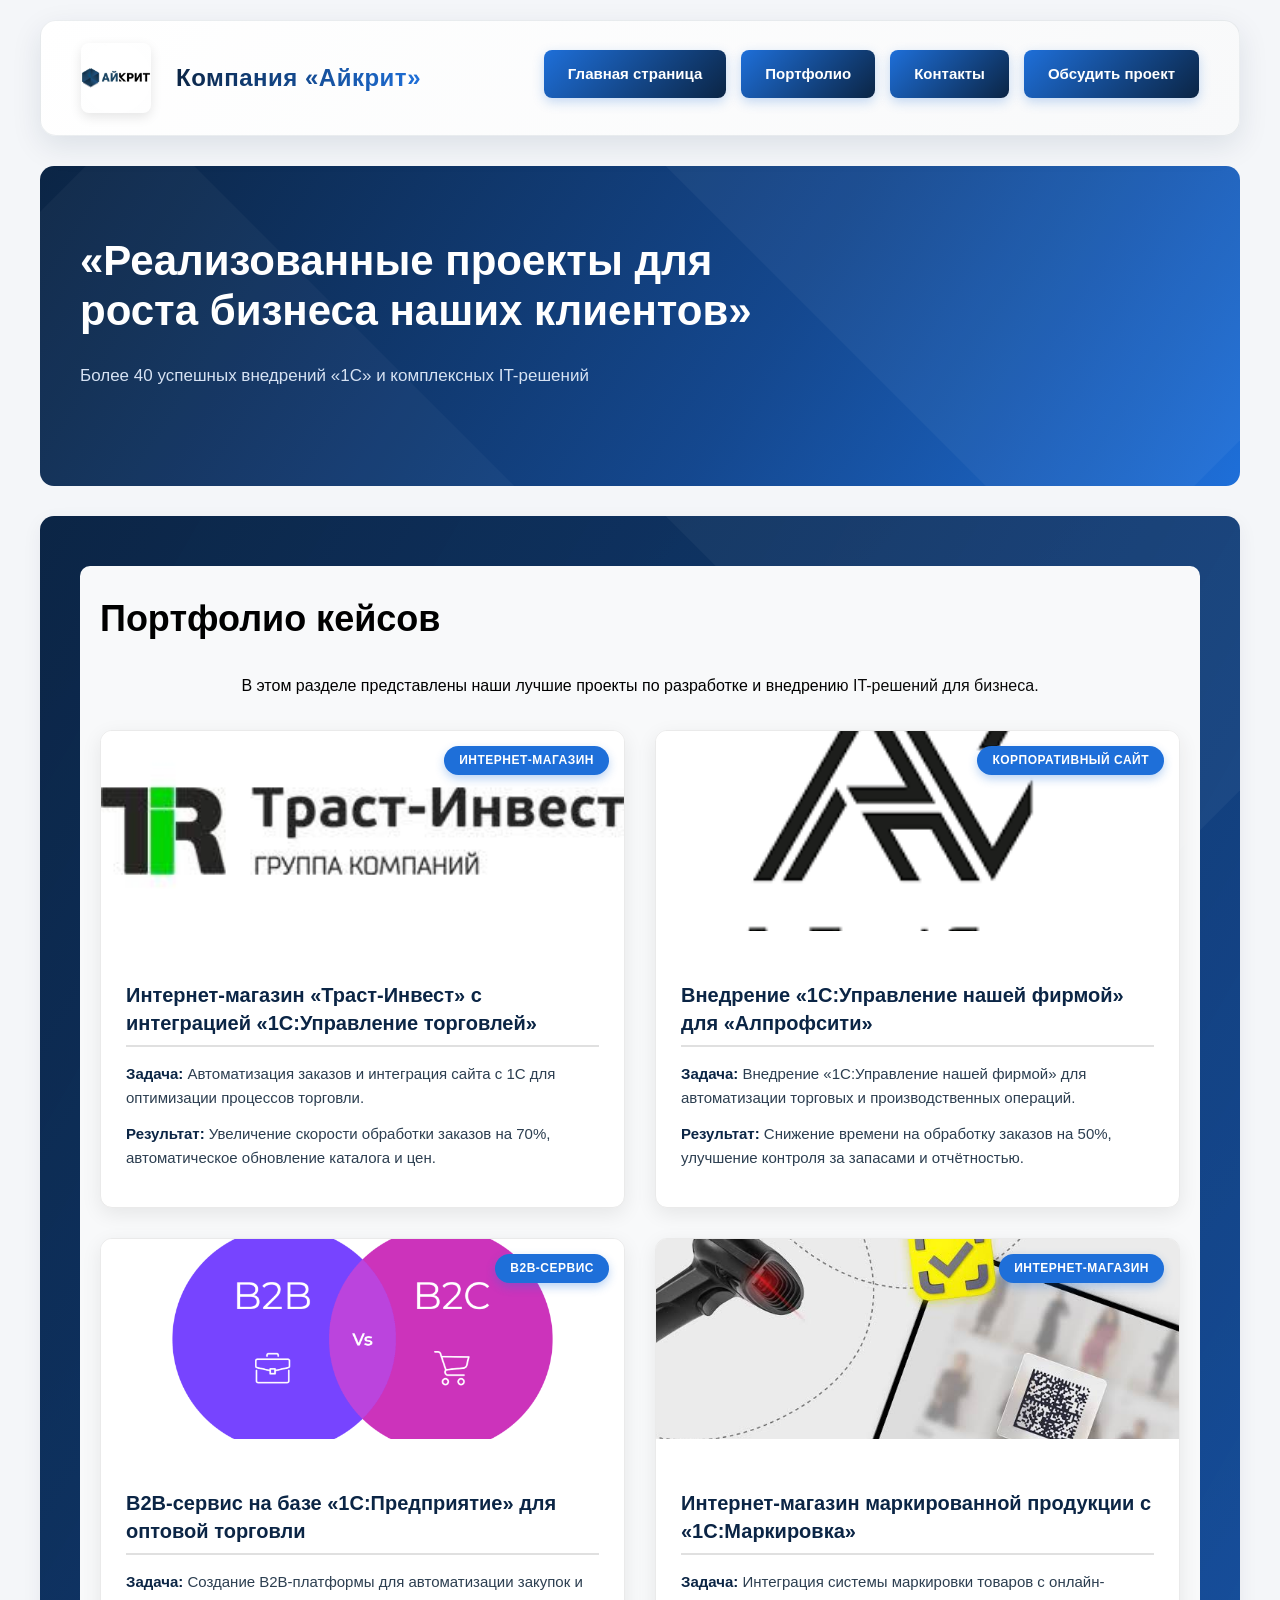
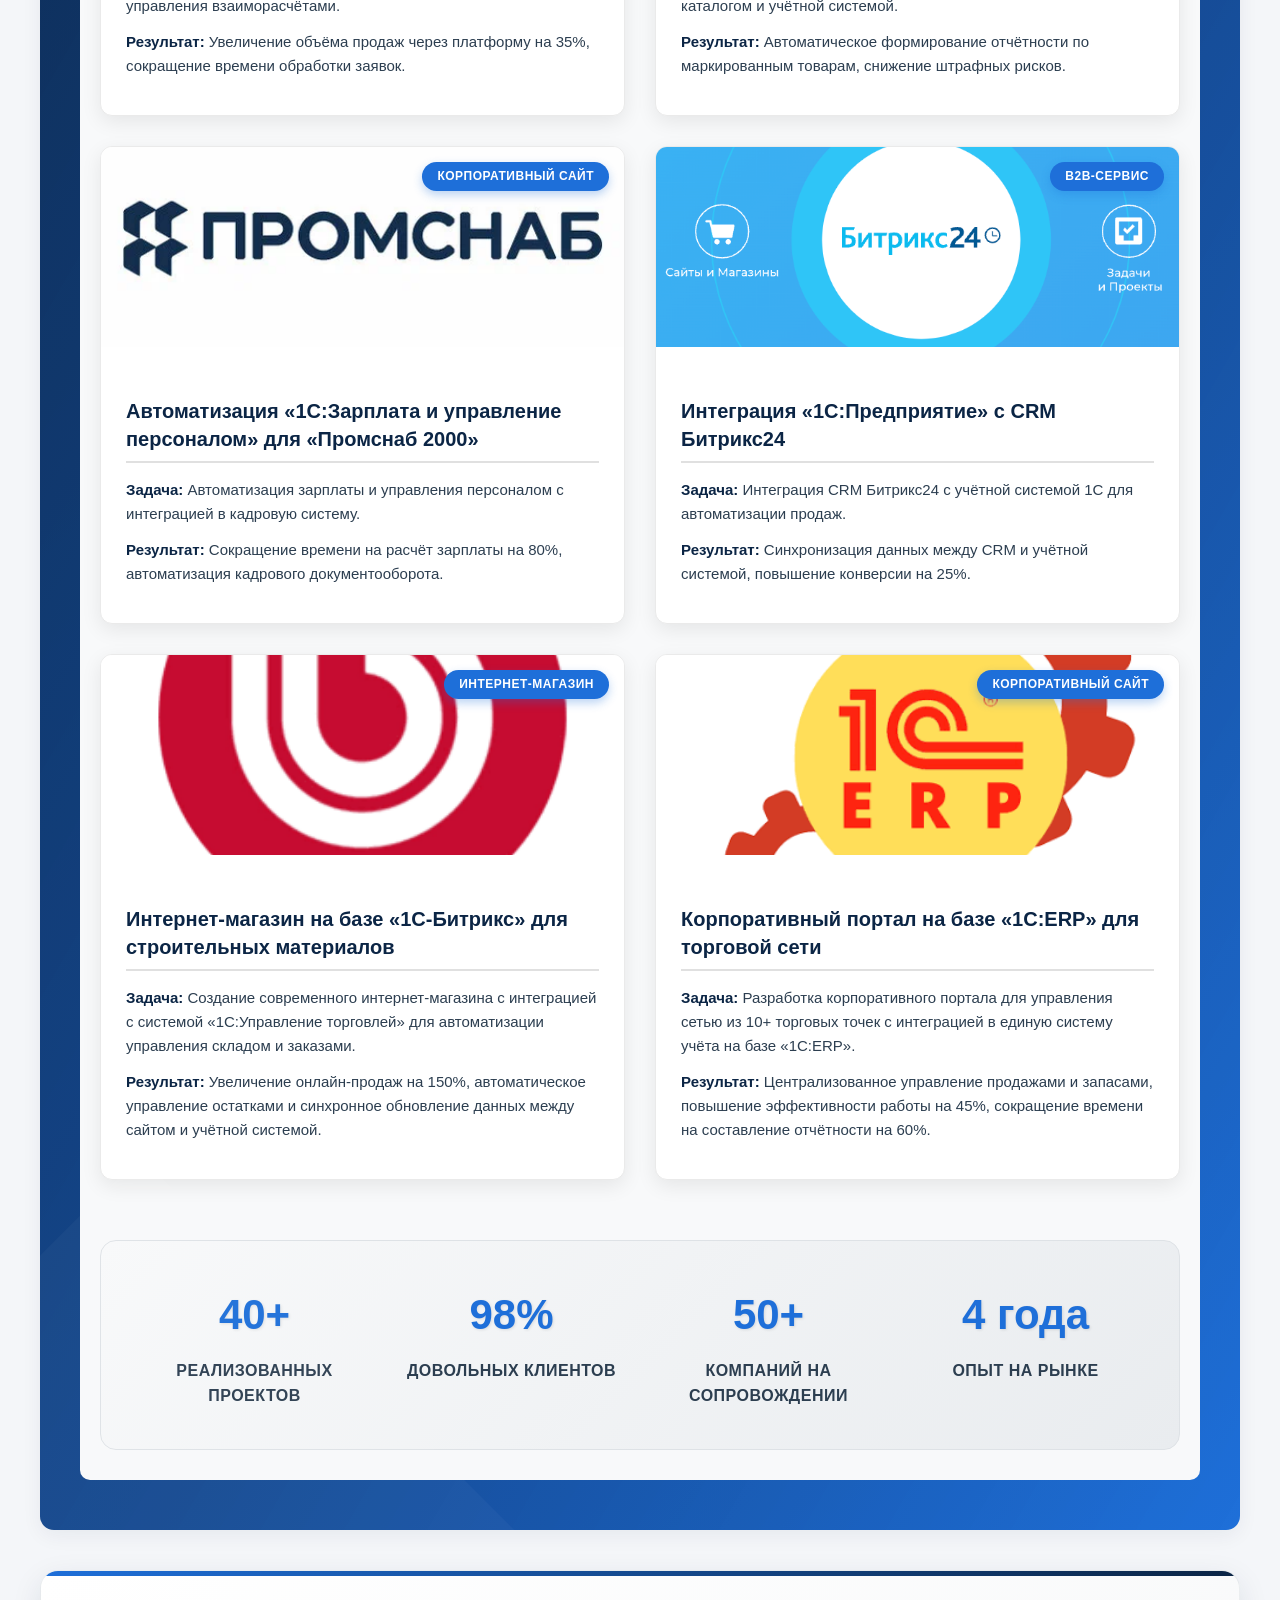
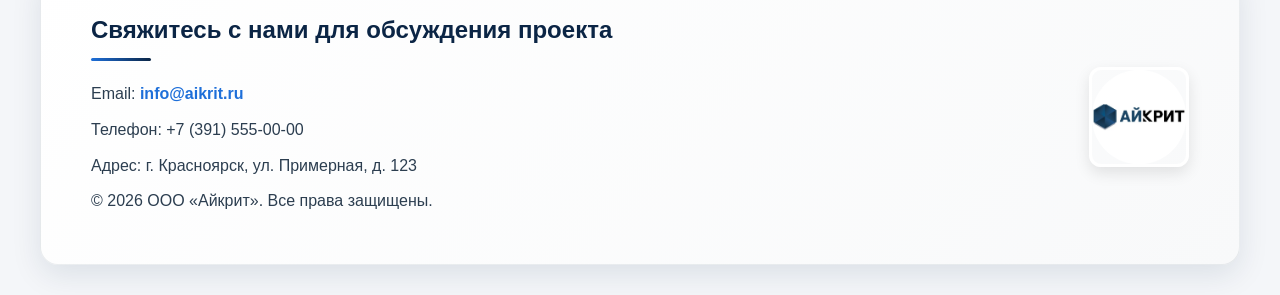
==== about.html @ a139be00 "Add files via upload" ====
<!DOCTYPE html>
<html lang="ru">
<head>
    <meta charset="UTF-8">
    <meta name="viewport" content="width=device-width, initial-scale=1.0">
    <title>Портфолио кейсов | Айкрит</title>
    <link rel="stylesheet" href="style.css">
    <link rel="stylesheet" href="portfolio.css">
    <link rel="stylesheet" href="https://cdnjs.cloudflare.com/ajax/libs/font-awesome/6.4.0/css/all.min.css">
</head>

<body>

    <!-- ================= ШАПКА САЙТА ================= -->
    <header>
        <!-- Логотип слева -->
        <img src="Img/1.png" alt="Логотип компании">

        <!-- Заголовок справа от логотипа -->
        <h1>Компания «Айкрит»</h1>

        <!-- Навигационное меню -->
        <nav>
            <ul>
                <li><a class="btn" href="index.html">Главная страница</a></li>
                <li><a class="btn" href="about.html">Портфолио</a></li>
                <li><a class="btn" href="contacts.html">Контакты</a></li>
                <li><a class="btn" href="#spec-offer">Обсудить проект</a></li>
            </ul>
        </nav>
    </header>

    <!-- ================= ОСНОВНОЙ КОНТЕНТ - Спецпредложение ================= -->
    <main>
        <section class="slogan-section">
            <h2>«Реализованные проекты для роста бизнеса наших клиентов»</h2>
            <p>Более 40 успешных внедрений «1С» и комплексных IT-решений</p>
        </section>
    </main>

    <!-- ================= ПОРТФОЛИО КЕЙСОВ ================= -->
    <main class="white-bg-section">
        <section class="company-content portfolio-section">
            <h2>Портфолио кейсов</h2>
            <p class="portfolio-intro">В этом разделе представлены наши лучшие проекты по разработке и внедрению IT-решений для бизнеса.</p>
            
            <div class="portfolio-grid">
                <!-- Карточка 1 -->
                <div class="portfolio-card">
                    <div class="card-image">
                        <img src="Img/2.png" alt="Интернет-магазин Траст-Инвест">
                        <div class="card-category">Интернет-магазин</div>
                    </div>
                    <div class="card-content">
                        <h3>Интернет-магазин «Траст-Инвест» с интеграцией «1С:Управление торговлей»</h3>
                        <p><strong>Задача:</strong> Автоматизация заказов и интеграция сайта с 1С для оптимизации процессов торговли.</p>
                        <p><strong>Результат:</strong> Увеличение скорости обработки заказов на 70%, автоматическое обновление каталога и цен.</p>
                    </div>
                </div>
                
                <!-- Карточка 2 -->
                <div class="portfolio-card">
                    <div class="card-image">
                        <img src="Img/3.png" alt="Корпоративный портал Алпрофсити">
                        <div class="card-category">Корпоративный сайт</div>
                    </div>
                    <div class="card-content">
                        <h3>Внедрение «1С:Управление нашей фирмой» для «Алпрофсити»</h3>
                        <p><strong>Задача:</strong> Внедрение «1С:Управление нашей фирмой» для автоматизации торговых и производственных операций.</p>
                        <p><strong>Результат:</strong> Снижение времени на обработку заказов на 50%, улучшение контроля за запасами и отчётностью.</p>
                    </div>
                </div>
                
            
        
                
                <!-- Карточка 4 -->
                <div class="portfolio-card">
                    <div class="card-image">
                        <img src="Img/4.png" alt="B2B-сервис для оптовой торговли">
                        <div class="card-category">B2B-сервис</div>
                    </div>
                    <div class="card-content">
                        <h3>B2B-сервис на базе «1С:Предприятие» для оптовой торговли</h3>
                        <p><strong>Задача:</strong> Создание B2B-платформы для автоматизации закупок и управления взаиморасчётами.</p>
                        <p><strong>Результат:</strong> Увеличение объёма продаж через платформу на 35%, сокращение времени обработки заявок.</p>
                    </div>
                </div>
                
                <!-- Карточка 5 -->
                <div class="portfolio-card">
                    <div class="card-image">
                        <img src="Img/5.png" alt="Интернет-магазин маркированной продукции">
                        <div class="card-category">Интернет-магазин</div>
                    </div>
                    <div class="card-content">
                        <h3>Интернет-магазин маркированной продукции с «1С:Маркировка»</h3>
                        <p><strong>Задача:</strong> Интеграция системы маркировки товаров с онлайн-каталогом и учётной системой.</p>
                        <p><strong>Результат:</strong> Автоматическое формирование отчётности по маркированным товарам, снижение штрафных рисков.</p>
                    </div>
                </div>
                
                <!-- Карточка 6 -->
                <div class="portfolio-card">
                    <div class="card-image">
                        <img src="Img/6.png" alt="Корпоративный сайт Промснаб 2000">
                        <div class="card-category">Корпоративный сайт</div>
                    </div>
                    <div class="card-content">
                        <h3>Автоматизация «1С:Зарплата и управление персоналом» для «Промснаб 2000»</h3>
                        <p><strong>Задача:</strong> Автоматизация зарплаты и управления персоналом с интеграцией в кадровую систему.</p>
                        <p><strong>Результат:</strong> Сокращение времени на расчёт зарплаты на 80%, автоматизация кадрового документооборота.</p>
                    </div>
                </div>
                
                
                <!-- Карточка 7 -->
                <div class="portfolio-card">
                    <div class="card-image">
                        <img src="Img/7.png" alt="B2B-сервис для интеграции с Битрикс24">
                        <div class="card-category">B2B-сервис</div>
                    </div>
                    <div class="card-content">
                        <h3>Интеграция «1С:Предприятие» с CRM Битрикс24</h3>
                        <p><strong>Задача:</strong> Интеграция CRM Битрикс24 с учётной системой 1С для автоматизации продаж.</p>
                        <p><strong>Результат:</strong> Синхронизация данных между CRM и учётной системой, повышение конверсии на 25%.</p>
                    </div>
                </div>
                
                <!-- Карточка 8 -->
                <div class="portfolio-card">
                    <div class="card-image">
                        <img src="Img/8.png" alt="Интернет-магазин 1С-Битрикс для строительных материалов">
                        <div class="card-category">Интернет-магазин</div>
                    </div>
                    <div class="card-content">
                        <h3>Интернет-магазин на базе «1С-Битрикс» для строительных материалов</h3>
                        <p><strong>Задача:</strong> Создание современного интернет-магазина с интеграцией с системой «1С:Управление торговлей» для автоматизации управления складом и заказами.</p>
                        <p><strong>Результат:</strong> Увеличение онлайн-продаж на 150%, автоматическое управление остатками и синхронное обновление данных между сайтом и учётной системой.</p>
                    </div>
                </div>
                
                <!-- Карточка 9 -->
                <div class="portfolio-card">
                    <div class="card-image">
                        <img src="Img/9.png" alt="Корпоративный портал на базе 1С:ERP">
                        <div class="card-category">Корпоративный сайт</div>
                    </div>
                    <div class="card-content">
                        <h3>Корпоративный портал на базе «1С:ERP» для торговой сети</h3>
                        <p><strong>Задача:</strong> Разработка корпоративного портала для управления сетью из 10+ торговых точек с интеграцией в единую систему учёта на базе «1С:ERP».</p>
                        <p><strong>Результат:</strong> Централизованное управление продажами и запасами, повышение эффективности работы на 45%, сокращение времени на составление отчётности на 60%.</p>
                    </div>
                </div>
            </div>
            
            <div class="portfolio-stats">
                <div class="stat-item">
                    <div class="stat-number">40+</div>
                    <div class="stat-label">Реализованных проектов</div>
                </div>
                <div class="stat-item">
                    <div class="stat-number">98%</div>
                    <div class="stat-label">Довольных клиентов</div>
                </div>
                <div class="stat-item">
                    <div class="stat-number">50+</div>
                    <div class="stat-label">Компаний на сопровождении</div>
                </div>
                <div class="stat-item">
                    <div class="stat-number">4 года</div>
                    <div class="stat-label">Опыт на рынке</div>
                </div>
            </div>
        </section>
    </main>

    <!-- ================= ПОДВАЛ ================= -->
    <footer id="contacts">
        <!-- Текстовая часть слева -->
        <div class="footer-text">
            <h2>Свяжитесь с нами для обсуждения проекта</h2>
            <p>Email: <a href="mailto:info@aikrit.ru">info@aikrit.ru</a></p>
            <p>Телефон: +7 (391) 555-00-00</p>
            <p>Адрес: г. Красноярск, ул. Примерная, д. 123</p>
            <p>&copy; 2026 ООО «Айкрит». Все права защищены.</p>
        </div>

        <!-- Логотип компании справа -->
        <img src="Img/1.png" alt="Логотип компании" width="100" height="auto">
    </footer>

</body>
</html>
---- style.css ----
/* ==========================================
   1. СБРОС И БАЗА
   ========================================== */
* {
    box-sizing: border-box;
    margin: 0;
    padding: 0;
}

body {
    font-family: 'Segoe UI', Roboto, Helvetica, Arial, sans-serif;
    background-color: #f4f6f9;
    color: #2c3e50;
    margin: 0;
    padding: 0;
    line-height: 1.6;
    font-size: 16px;
}

/* ==========================================
   2. ШАПКА — современное оформление
   ========================================== */
header {
    background: linear-gradient(135deg, #ffffff 0%, #f8f9fa 100%);
    max-width: 1200px;
    margin: 20px auto;
    padding: 22px 40px;
    display: flex;
    align-items: center;
    gap: 25px;
    flex-wrap: wrap;
    border-radius: 16px;
    box-shadow: 0 10px 30px rgba(11, 37, 69, 0.1);
    border: 1px solid rgba(11, 37, 69, 0.08);
    position: sticky;
    top: 20px;
    z-index: 1000;
}

header img {
    display: block;
    width: 70px;
    height: auto;
    border-radius: 8px;
    box-shadow: 0 4px 12px rgba(0, 0, 0, 0.1);
    transition: transform 0.3s ease;
}

header img:hover {
    transform: scale(1.05);
}

header h1 {
    font-size: 24px;
    font-weight: 800;
    color: #0b2545;
    letter-spacing: 0.5px;
    text-transform: none;
    background: linear-gradient(90deg, #0b2545, #1e6fd9);
    -webkit-background-clip: text;
    -webkit-text-fill-color: transparent;
    background-clip: text;
    margin: 0;
}

/* Меню — растягивается и прижимает свои ссылки вправо */
header nav {
    flex: 1;
    display: flex;
    justify-content: flex-end;
}

nav ul {
    list-style: none;
    display: flex;
    gap: 15px;
    flex-wrap: nowrap;
    align-items: center;
    margin: 0;
    padding: 0;
}

nav a {
    text-decoration: none;
    color: #0b2545;
    font-weight: 600;
    font-size: 15px;
    padding: 10px 20px;
    background-color: transparent;
    border-radius: 8px;
    transition: all 0.3s ease;
    white-space: nowrap;
    border: 2px solid transparent;
    position: relative;
    overflow: hidden;
}

nav a:before {
    content: '';
    position: absolute;
    top: 0;
    left: 0;
    width: 100%;
    height: 100%;
    background: linear-gradient(135deg, #1e6fd9, #0b2545);
    opacity: 0;
    transition: opacity 0.3s ease;
    z-index: -1;
    border-radius: 6px;
}

nav a:hover {
    color: #ffffff;
    transform: translateY(-2px);
    box-shadow: 0 6px 15px rgba(30, 111, 217, 0.2);
}

nav a:hover:before {
    opacity: 1;
}

nav a:active {
    transform: translateY(0);
}

/* Кнопки с классом btn */
a.btn {
    display: inline-block;
    background: linear-gradient(135deg, #1e6fd9, #0b2545);
    color: #ffffff;
    text-decoration: none;
    padding: 12px 24px;
    border-radius: 8px;
    font-weight: 600;
    font-size: 15px;
    white-space: nowrap;
    transition: all 0.3s ease;
    border: none;
    box-shadow: 0 4px 12px rgba(30, 111, 217, 0.25);
}

a.btn:hover {
    background: linear-gradient(135deg, #0b2545, #1e6fd9);
    color: #ffffff;
    transform: translateY(-2px);
    box-shadow: 0 8px 20px rgba(30, 111, 217, 0.35);
}

a.btn:active {
    transform: translateY(0);
    box-shadow: 0 2px 6px rgba(30, 111, 217, 0.25);
}

/* ==========================================
   3. ГЛАВНЫЙ БЛОК — СТАРЫЙ ДИЗАЙН
   ========================================== */
main {
    position: relative;
    max-width: 1200px;
    margin: 30px auto 0;
    padding: 70px 40px 60px;
    color: #ffffff;
    background:
        linear-gradient(120deg, rgba(11, 37, 69, 0.95) 0%, rgba(20, 70, 140, 0.85) 60%, rgba(30, 111, 217, 0.75) 100%),
        linear-gradient(135deg, #0b2545 0%, #1e6fd9 100%);
    border-radius: 14px;
    overflow: hidden;
}

main::before,
main::after {
    content: "";
    position: absolute;
    width: 600px;
    height: 600px;
    background: rgba(255, 255, 255, 0.04);
    transform: rotate(45deg);
    pointer-events: none;
    z-index: 0;
}

main::before {
    top: -300px;
    right: -150px;
}

main::after {
    bottom: -350px;
    left: -200px;
    background: rgba(255, 255, 255, 0.03);
}

main > img {
    display: none;
}

/* Старый дизайн секции слоган - БЕЗ ИЗМЕНЕНИЙ */
section.slogan-section {
    position: relative;
    z-index: 2;
    max-width: 750px;
}

section.slogan-section h2 {
    font-size: 42px;
    font-weight: 700;
    line-height: 1.2;
    margin-bottom: 25px;
    color: #ffffff;
}

section.slogan-section p {
    font-size: 17px;
    color: #d6e2f3;
    margin-bottom: 35px;
    line-height: 1.7;
}

/* ==========================================
   4. СЕКЦИЯ О КОМПАНИИ С БЕЛЫМ ФОНОМ
   ========================================== */
main.white-bg-section {
    max-width: 1200px;
    margin: 30px auto;
    padding: 30px 40px;
    background-color: #ffffff;
    border-radius: 14px;
    box-shadow: 0 6px 20px rgba(11, 37, 69, 0.06);
}

.company-content {
    color: #000000;
    background-color: #f8f9fa;
    padding: 40px;
    border-radius: 10px;
    margin: 20px 0;
}

.company-content h2 {
    font-size: 36px;
    font-weight: 700;
    color: #000000;
    margin-bottom: 30px;
    line-height: 1.3;
}

.company-content h3 {
    font-size: 24px;
    font-weight: 600;
    color: #333333;
    margin: 25px 0 15px;
    line-height: 1.4;
    border-bottom: 2px solid #e0e0e0;
    padding-bottom: 8px;
}

.company-content p {
    font-size: 16px;
    color: #000000;
    margin-bottom: 20px;
    line-height: 1.7;
}

.company-content ul {
    margin: 15px 0 25px 25px;
    color: #000000;
    line-height: 1.6;
}

.company-content li {
    margin-bottom: 10px;
    font-size: 16px;
    color: #000000;
}

/* ==========================================
   5. ПОДВАЛ
   ========================================== */
footer {
    max-width: 1200px;
    margin: 40px auto 30px;
    padding: 40px 50px;
    background: linear-gradient(135deg, #ffffff 0%, #f8f9fa 100%);
    border-radius: 18px;
    display: flex;
    align-items: center;
    justify-content: space-between;
    gap: 40px;
    flex-wrap: wrap;
    box-shadow: 0 10px 30px rgba(11, 37, 69, 0.1);
    border: 1px solid rgba(11, 37, 69, 0.08);
    position: relative;
    overflow: hidden;
}

footer::before {
    content: '';
    position: absolute;
    top: 0;
    left: 0;
    width: 100%;
    height: 5px;
    background: linear-gradient(90deg, #1e6fd9, #0b2545);
    border-radius: 18px 18px 0 0;
}

.footer-text {
    flex: 1;
    min-width: 300px;
}

.footer-text h2 {
    font-size: 24px;
    color: #0b2545;
    margin-bottom: 20px;
    font-weight: 700;
    position: relative;
    padding-bottom: 12px;
}

.footer-text h2::after {
    content: '';
    position: absolute;
    bottom: 0;
    left: 0;
    width: 60px;
    height: 3px;
    background: linear-gradient(90deg, #1e6fd9, #0b2545);
    border-radius: 1.5px;
}

.footer-text p {
    font-size: 16px;
    color: #2c3e50;
    margin: 10px 0;
    line-height: 1.6;
}

.footer-text a {
    color: #1e6fd9;
    text-decoration: none;
    font-weight: 600;
    transition: all 0.3s ease;
    border-bottom: 2px solid transparent;
    padding-bottom: 2px;
}

.footer-text a:hover {
    color: #0b2545;
    border-bottom-color: #1e6fd9;
}

footer img {
    width: 100px;
    height: auto;
    border-radius: 12px;
    box-shadow: 0 6px 15px rgba(0, 0, 0, 0.1);
    transition: all 0.3s ease;
    border: 3px solid #ffffff;
}

footer img:hover {
    transform: translateY(-5px) scale(1.05);
    box-shadow: 0 10px 25px rgba(0, 0, 0, 0.15);
}

/* ==========================================
   5. АДАПТИВНОСТЬ
   ========================================== */
@media (max-width: 900px) {
    header {
        padding: 15px 20px;
    }

    /* Меню уходит на новую строку — все кнопки встают под логотипом */
    header nav {
        flex: 1 0 100%;
        justify-content: flex-start;
    }

    nav ul {
        flex-wrap: wrap;
        gap: 10px;
    }

    main {
        padding: 50px 25px 40px;
    }

    main.white-bg-section {
        padding: 25px 25px;
    }

    .company-content {
        padding: 25px 20px;
    }

    .company-content h2 {
        font-size: 28px;
        margin-bottom: 20px;
    }

    .company-content h3 {
        font-size: 22px;
        margin: 20px 0 12px;
        padding-bottom: 6px;
    }

    section h2 {
        font-size: 30px;
    }

    section p {
        font-size: 16px;
    }
}

@media (max-width: 600px) {
    header {
        padding: 15px 20px;
    }

    header h1 {
        font-size: 17px;
    }

    header img {
        width: 45px;
    }

    nav ul {
        gap: 8px;
    }

    nav a,
    a.btn {
        font-size: 13px;
        padding: 6px 12px;
    }

    main {
        padding: 40px 18px 35px;
    }

    section h2 {
        font-size: 24px;
    }

    section p {
        font-size: 15px;
    }

    main.white-bg-section {
        padding: 15px 15px;
        margin: 15px auto;
    }

    .company-content {
        padding: 20px 15px;
        margin: 15px 0;
    }

    .company-content h2 {
        font-size: 24px;
        margin-bottom: 20px;
    }

    .company-content h3 {
        font-size: 20px;
        margin: 20px 0 12px;
        padding-bottom: 6px;
    }

    .company-content p,
    .company-content li {
        font-size: 15px;
        line-height: 1.6;
    }

    .company-content p,
    .company-content li {
        font-size: 15px;
    }

    footer {
        flex-direction: column;
        align-items: flex-start;
        padding: 22px;
    }
}
/* ==========================================
   6. СТИЛИ ДЛЯ ПОРТФОЛИО
   ========================================== */

.portfolio-section {
    padding: 30px 20px;
}

.portfolio-grid {
    display: grid;
    grid-template-columns: repeat(auto-fill, minmax(300px, 1fr));
    gap: 25px;
    margin: 30px 0;
}

.portfolio-card {
    background: white;
    border-radius: 12px;
    overflow: hidden;
    box-shadow: 0 6px 15px rgba(0, 0, 0, 0.08);
    transition: transform 0.3s ease, box-shadow 0.3s ease;
}

.portfolio-card:hover {
    transform: translateY(-5px);
    box-shadow: 0 12px 25px rgba(30, 111, 217, 0.15);
}

.card-image {
    position: relative;
    height: 180px;
    overflow: hidden;
}

.card-image img {
    width: 100%;
    height: 100%;
    object-fit: cover;
    transition: transform 0.5s ease;
}

.portfolio-card:hover .card-image img {
    transform: scale(1.05);
}

.card-category {
    position: absolute;
    top: 15px;
    right: 15px;
    background: #1e6fd9;
    color: white;
    padding: 5px 12px;
    border-radius: 20px;
    font-size: 12px;
    font-weight: 600;
}

.card-content {
    padding: 20px;
}

.card-content h3 {
    font-size: 20px;
    color: #0b2545;
    margin-bottom: 10px;
    font-weight: 700;
}

.card-content p {
    font-size: 15px;
    color: #2c3e50;
    margin-bottom: 8px;
    line-height: 1.5;
}

.card-content p strong {
    color: #0b2545;
}

.special-offer-section {
    background: linear-gradient(135deg, #0b2545, #1e6fd9) !important;
    color: white !important;
    margin-top: 20px !important;
}

.special-offer-banner {
    display: flex;
    align-items: center;
    gap: 30px;
    padding: 40px;
    background: rgba(255, 255, 255, 0.1);
    border-radius: 16px;
    backdrop-filter: blur(10px);
}

.offer-icon {
    flex-shrink: 0;
    width: 80px;
    height: 80px;
    background: white;
    border-radius: 50%;
    display: flex;
    align-items: center;
    justify-content: center;
    color: #1e6fd9;
}

.offer-content h2 {
    color: white !important;
    font-size: 28px;
    margin-bottom: 15px;
}

.offer-content p {
    color: rgba(255, 255, 255, 0.9) !important;
    font-size: 17px;
    margin-bottom: 20px;
}

.btn-large {
    padding: 16px 32px !important;
    font-size: 18px !important;
    font-weight: 700 !important;
}

.portfolio-stats {
    display: flex;
    justify-content: space-around;
    flex-wrap: wrap;
    gap: 30px;
    margin-top: 40px;
    padding: 30px;
    background: #f8f9fa;
    border-radius: 12px;
}

.stat-item {
    text-align: center;
    flex: 1;
    min-width: 150px;
}

.stat-number {
    font-size: 36px;
    font-weight: 800;
    color: #1e6fd9;
    margin-bottom: 5px;
}

.stat-label {
    font-size: 16px;
    color: #2c3e50;
    font-weight: 600;
}

/* Адаптивность для портфолио */
@media (max-width: 900px) {
    .portfolio-grid {
        grid-template-columns: repeat(auto-fill, minmax(280px, 1fr));
        gap: 20px;
    }
    
    .special-offer-banner {
        flex-direction: column;
        text-align: center;
        gap: 20px;
        padding: 30px;
    }
    
    .offer-icon {
        width: 70px;
        height: 70px;
    }
    
    .offer-content h2 {
        font-size: 24px;
    }
}

@media (max-width: 600px) {
    .portfolio-grid {
        grid-template-columns: 1fr;
        gap: 20px;
    }
    
    .card-image {
        height: 160px;
    }
    
    .special-offer-banner {
        padding: 25px 20px;
    }
    
    .offer-content h2 {
        font-size: 22px;
    }
    
    .btn-large {
        padding: 14px 28px !important;
        font-size: 16px !important;
    }
    
    .portfolio-stats {
        flex-direction: column;
        gap: 25px;
        text-align: center;
    }
    
    .stat-item {
        min-width: 100%;
    }
}
/* ==========================================
   7. СТИЛИ ДЛЯ СТРАНИЦЫ КОНТАКТОВ
   ========================================== */

.contacts-section {
    padding: 30px 20px;
}

.contacts-intro {
    font-size: 18px;
    color: #2c3e50;
    margin-bottom: 40px;
    text-align: center;
}

.contacts-container {
    display: flex;
    gap: 40px;
    margin: 40px 0;
    flex-wrap: wrap;
}

.contact-info {
    flex: 1;
    min-width: 300px;
}

.contact-map {
    flex: 1;
    min-width: 300px;
}

.contact-item {
    display: flex;
    align-items: flex-start;
    gap: 15px;
    margin-bottom: 25px;
    padding-bottom: 25px;
    border-bottom: 1px solid #eaeaea;
}

.contact-item:last-child {
    border-bottom: none;
}

.contact-icon {
    flex-shrink: 0;
    width: 45px;
    height: 45px;
    background: linear-gradient(135deg, #1e6fd9, #0b2545);
    border-radius: 50%;
    display: flex;
    align-items: center;
    justify-content: center;
    color: white;
    font-size: 18px;
}

.contact-details h3 {
    font-size: 18px;
    color: #0b2545;
    margin-bottom: 5px;
    font-weight: 700;
}

.contact-details p {
    font-size: 16px;
    color: #2c3e50;
    line-height: 1.5;
    margin: 0;
}

.contact-features {
    margin-top: 30px;
    padding: 20px;
    background: #f8f9fa;
    border-radius: 10px;
}

.contact-features h3 {
    font-size: 18px;
    color: #0b2545;
    margin-bottom: 10px;
    font-weight: 700;
}

.contact-features ul {
    margin: 0;
    padding-left: 20px;
}

.contact-features li {
    font-size: 15px;
    color: #2c3e50;
    margin-bottom: 8px;
    line-height: 1.5;
}

.contact-map h3 {
    font-size: 20px;
    color: #0b2545;
    margin-bottom: 10px;
    font-weight: 700;
}

.contact-map p {
    font-size: 16px;
    color: #2c3e50;
    margin-bottom: 15px;
}

.map-container {
    width: 100%;
    border-radius: 10px;
    overflow: hidden;
    box-shadow: 0 6px 15px rgba(0, 0, 0, 0.08);
}

.contact-form-section {
    margin-top: 20px !important;
}

.form-intro {
    font-size: 17px;
    color: #2c3e50;
    margin-bottom: 30px;
    text-align: center;
}

.contact-form {
    max-width: 700px;
    margin: 0 auto;
    padding: 25px;
    background: #f8f9fa;
    border-radius: 10px;
    border: 1px solid #eaeaea;
}

.form-group {
    margin-bottom: 20px;
}

.form-group label {
    display: block;
    font-size: 16px;
    color: #0b2545;
    margin-bottom: 8px;
    font-weight: 600;
}

.required {
    color: #e74c3c;
}

.form-group input,
.form-group textarea {
    width: 100%;
    padding: 12px 15px;
    font-size: 16px;
    border: 2px solid #dee2e6;
    border-radius: 8px;
    background: white;
    transition: all 0.3s ease;
}

.form-group input:focus,
.form-group textarea:focus {
    outline: none;
    border-color: #1e6fd9;
    box-shadow: 0 0 0 3px rgba(30, 111, 217, 0.15);
}

.form-group textarea {
    resize: vertical;
    min-height: 120px;
}

.checkbox-group {
    display: flex;
    align-items: center;
    gap: 10px;
}

.checkbox-group input {
    width: auto;
}

.checkbox-group label {
    margin: 0;
    font-weight: normal;
    font-size: 15px;
}

.contact-form .btn-large {
    width: 100%;
    padding: 15px !important;
    font-size: 17px !important;
}

.form-note {
    margin-top: 20px;
    text-align: center;
    font-size: 14px;
    color: #7b8a9c;
}

/* Адаптивность для контактов */
@media (max-width: 900px) {
    .contacts-container {
        flex-direction: column;
        gap: 30px;
    }
    
    .contact-info,
    .contact-map {
        min-width: 100%;
    }
    
    .contact-form {
        padding: 20px;
    }
}

@media (max-width: 600px) {
    .contacts-intro,
    .form-intro {
        font-size: 16px;
    }
    
    .contact-item {
        flex-direction: column;
        gap: 10px;
    }
    
    .contact-details h3 {
        font-size: 17px;
    }
    
    .contact-details p {
        font-size: 15px;
    }
    
    .contact-form {
        padding: 15px;
    }
    
    .form-group input,
    .form-group textarea {
        padding: 10px 12px;
        font-size: 15px;
    }
    
    .contact-form .btn-large {
        padding: 14px !important;
        font-size: 16px !important;
    }
}
---- portfolio.css ----
/* ==========================================
   Стили для страницы портфолио кейсов
   ========================================== */

/* Специальное предложение */
.special-offer-section {
    background: linear-gradient(135deg, #0b2545, #1e6fd9) !important;
    color: white !important;
    margin-top: 20px !important;
}

.special-offer-banner {
    display: flex;
    align-items: center;
    gap: 30px;
    padding: 40px;
    background: rgba(255, 255, 255, 0.1);
    border-radius: 16px;
    backdrop-filter: blur(10px);
    border: 1px solid rgba(255, 255, 255, 0.2);
}

.offer-icon {
    flex-shrink: 0;
    width: 80px;
    height: 80px;
    background: white;
    border-radius: 50%;
    display: flex;
    align-items: center;
    justify-content: center;
    color: #1e6fd9;
    box-shadow: 0 10px 25px rgba(0, 0, 0, 0.2);
}

.offer-content h2 {
    color: white !important;
    font-size: 28px;
    margin-bottom: 15px;
}

.offer-content p {
    color: rgba(255, 255, 255, 0.9) !important;
    font-size: 17px;
    margin-bottom: 20px;
    line-height: 1.6;
}

.btn-large {
    padding: 16px 32px !important;
    font-size: 18px !important;
    font-weight: 700 !important;
    border-radius: 12px !important;
    box-shadow: 0 8px 20px rgba(0, 0, 0, 0.3) !important;
}

.btn-large i {
    margin-right: 10px;
}

/* Портфолио */
.portfolio-intro {
    font-size: 18px;
    color: #2c3e50;
    margin-bottom: 40px;
    text-align: center;
    max-width: 800px;
    margin-left: auto;
    margin-right: auto;
}

.portfolio-grid {
    display: grid;
    grid-template-columns: repeat(auto-fill, minmax(350px, 1fr));
    gap: 30px;
    margin-bottom: 50px;
}

.portfolio-card {
    background: white;
    border-radius: 12px;
    overflow: hidden;
    box-shadow: 0 6px 20px rgba(0, 0, 0, 0.08);
    transition: all 0.3s ease;
    border: 1px solid #eaeaea;
    display: flex;
    flex-direction: column;
    height: 100%;
}

.portfolio-card:hover {
    transform: translateY(-10px);
    box-shadow: 0 15px 35px rgba(30, 111, 217, 0.15);
    border-color: #1e6fd9;
}

.card-image {
    position: relative;
    height: 200px;
    overflow: hidden;
}

.card-image img {
    width: 100%;
    height: 100%;
    object-fit: cover;
    transition: transform 0.5s ease;
}

.portfolio-card:hover .card-image img {
    transform: scale(1.05);
}

.card-category {
    position: absolute;
    top: 15px;
    right: 15px;
    background: #1e6fd9;
    color: white;
    padding: 5px 15px;
    border-radius: 20px;
    font-size: 12px;
    font-weight: 600;
    text-transform: uppercase;
    letter-spacing: 0.5px;
    box-shadow: 0 4px 10px rgba(30, 111, 217, 0.3);
}

.card-content {
    padding: 25px;
    flex-grow: 1;
    display: flex;
    flex-direction: column;
}

.card-content h3 {
    font-size: 20px;
    color: #0b2545;
    margin-bottom: 15px;
    font-weight: 700;
    line-height: 1.4;
}

.card-content p {
    font-size: 15px;
    color: #2c3e50;
    margin-bottom: 12px;
    line-height: 1.6;
    flex-grow: 1;
}

.card-content p strong {
    color: #0b2545;
}

/* Статистика */
.portfolio-stats {
    display: flex;
    justify-content: space-around;
    flex-wrap: wrap;
    gap: 30px;
    margin-top: 60px;
    padding: 40px;
    background: linear-gradient(135deg, #f8f9fa 0%, #e9ecef 100%);
    border-radius: 16px;
    border: 1px solid #dee2e6;
}

.stat-item {
    text-align: center;
    flex: 1;
    min-width: 150px;
}

.stat-number {
    font-size: 42px;
    font-weight: 800;
    color: #1e6fd9;
    margin-bottom: 10px;
    text-shadow: 1px 1px 3px rgba(0, 0, 0, 0.1);
}

.stat-label {
    font-size: 16px;
    color: #2c3e50;
    font-weight: 600;
    text-transform: uppercase;
    letter-spacing: 0.5px;
}

/* Адаптивность */
@media (max-width: 900px) {
    .special-offer-banner {
        flex-direction: column;
        text-align: center;
        padding: 30px 25px;
    }
    
    .offer-icon {
        width: 70px;
        height: 70px;
    }
    
    .offer-content h2 {
        font-size: 24px;
    }
    
    .portfolio-grid {
        grid-template-columns: repeat(auto-fill, minmax(300px, 1fr));
        gap: 25px;
    }
    
    .stat-number {
        font-size: 36px;
    }
}

@media (max-width: 600px) {
    .portfolio-grid {
        grid-template-columns: 1fr;
        gap: 20px;
    }
    
    .special-offer-banner {
        padding: 25px 20px;
    }
    
    .offer-content h2 {
        font-size: 22px;
    }
    
    .offer-content p {
        font-size: 16px;
    }
    
    .btn-large {
        padding: 14px 28px !important;
        font-size: 16px !important;
    }
    
    .portfolio-stats {
        flex-direction: column;
        gap: 25px;
        padding: 30px 25px;
    }
    
    .stat-item {
        min-width: 100%;
    }
    
    .stat-number {
        font-size: 32px;
    }
}
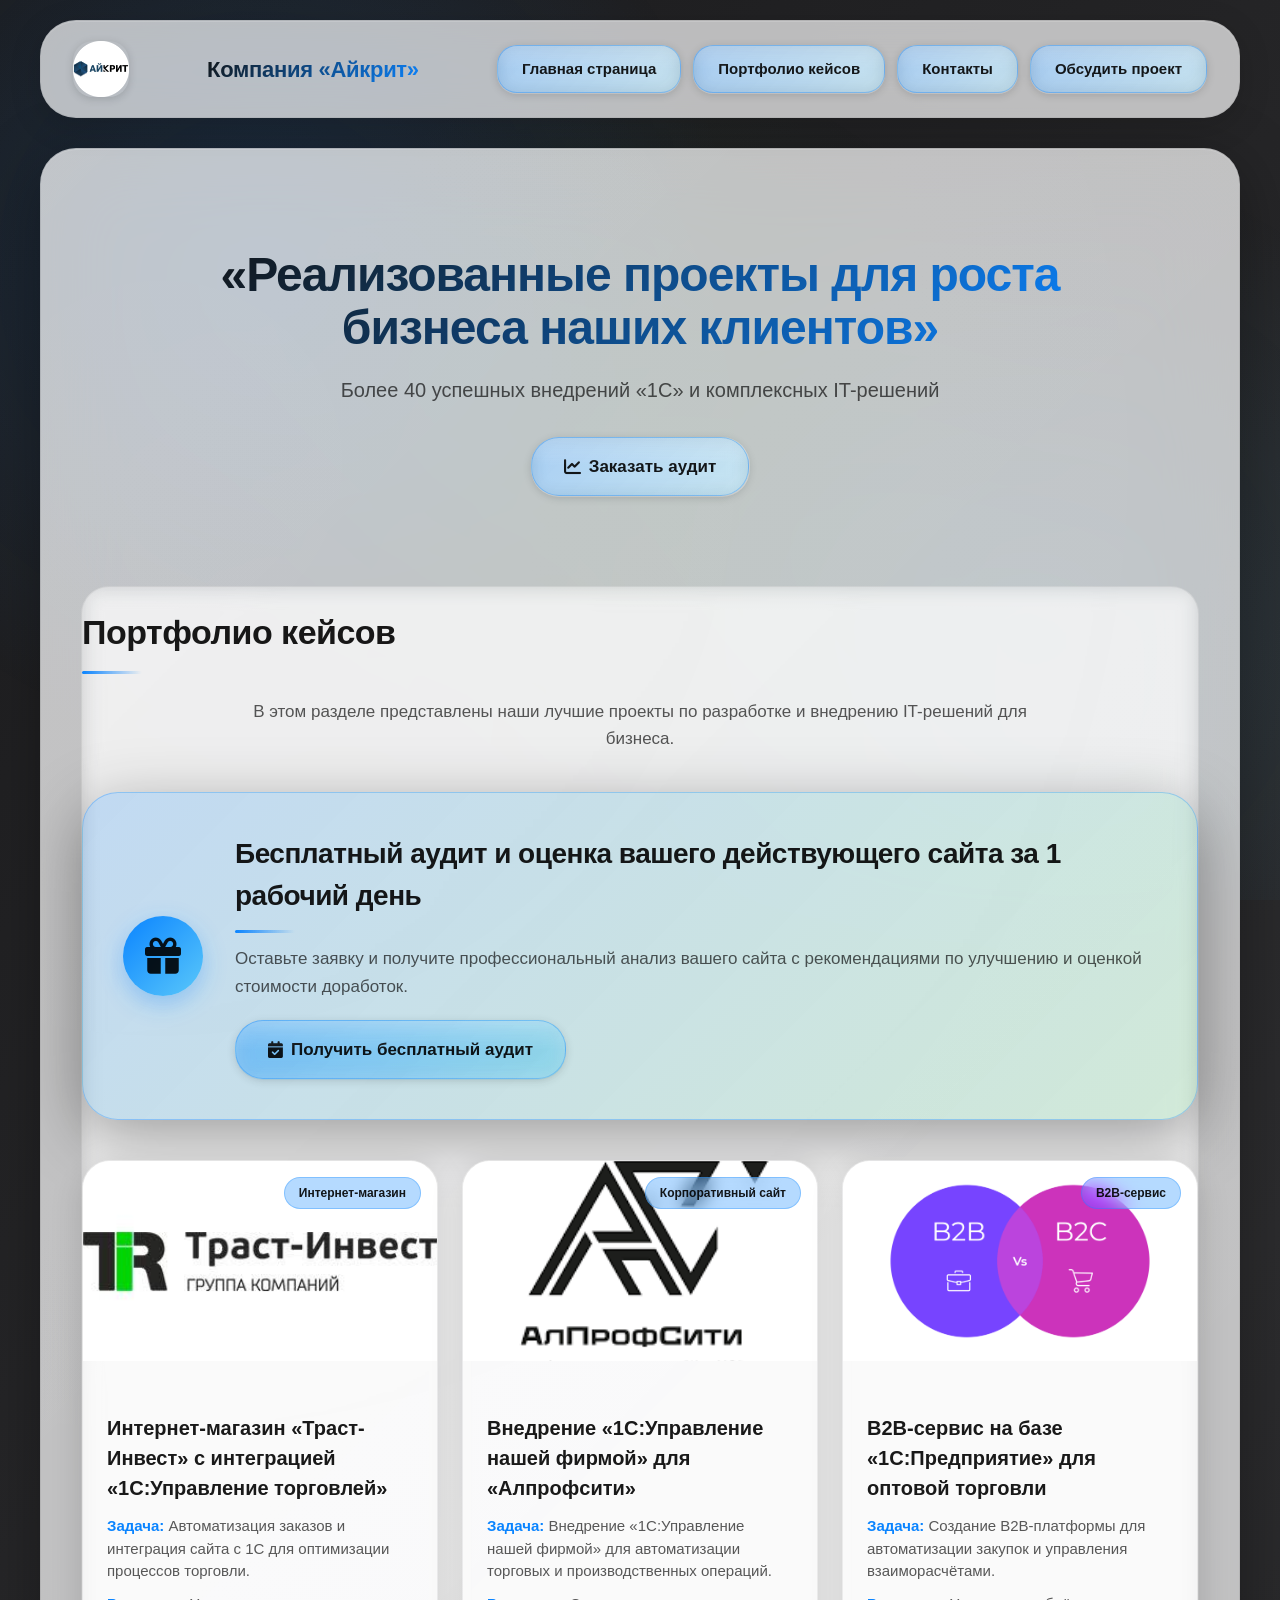
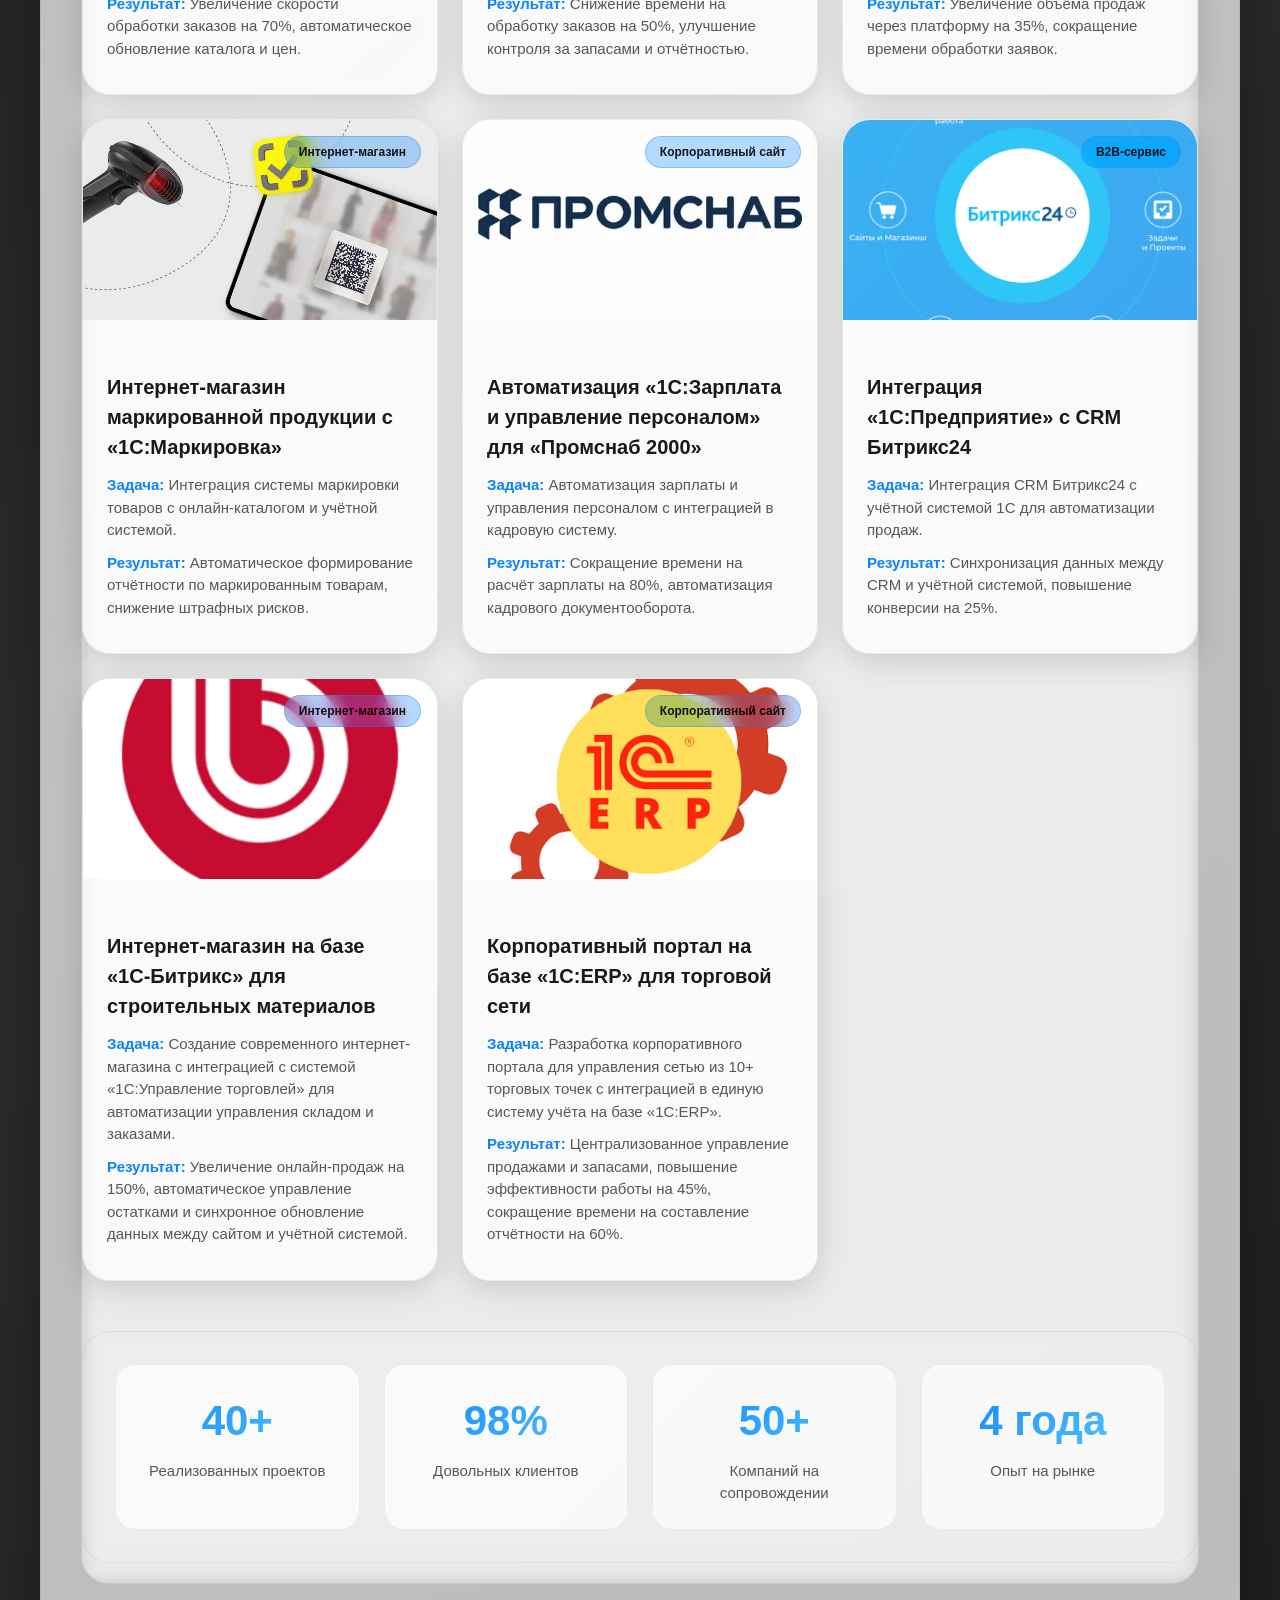
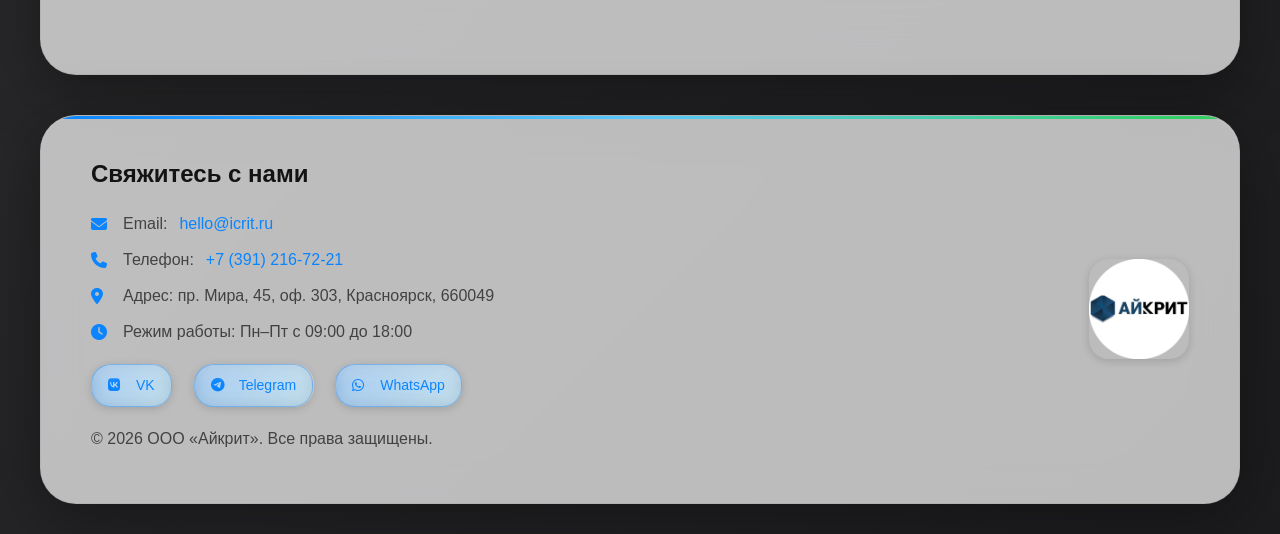
==== commit 0d664b3d: "Add files via upload" ====
--- a/about.html
+++ b/about.html
@@ -4,15 +4,16 @@
     <meta charset="UTF-8">
     <meta name="viewport" content="width=device-width, initial-scale=1.0">
     <title>Портфолио кейсов | Айкрит</title>
-    <link rel="stylesheet" href="style.css">
-    <link rel="stylesheet" href="portfolio.css">
+    <link rel="icon" href="favicon.ico" type="image/x-icon">
+    <link rel="alternate icon" href="favicon.svg" type="image/svg+xml">
+    <link rel="stylesheet" href="liquid-glass.css">
     <link rel="stylesheet" href="https://cdnjs.cloudflare.com/ajax/libs/font-awesome/6.4.0/css/all.min.css">
 </head>
 
 <body>
 
     <!-- ================= ШАПКА САЙТА ================= -->
-    <header>
+    <header class="glass-shimmer">
         <!-- Логотип слева -->
         <img src="Img/1.png" alt="Логотип компании">
 
@@ -23,26 +24,44 @@
         <nav>
             <ul>
                 <li><a class="btn" href="index.html">Главная страница</a></li>
-                <li><a class="btn" href="about.html">Портфолио</a></li>
+                <li><a class="btn" href="about.html">Портфолио кейсов</a></li>
                 <li><a class="btn" href="contacts.html">Контакты</a></li>
-                <li><a class="btn" href="#spec-offer">Обсудить проект</a></li>
+                <li><a class="btn" href="contacts.html#contact-form">Обсудить проект</a></li>
             </ul>
         </nav>
     </header>
 
-    <!-- ================= ОСНОВНОЙ КОНТЕНТ - Спецпредложение ================= -->
+    <!-- ================= ОСНОВНОЙ КОНТЕНТ ================= -->
     <main>
+        <!-- Hero секция -->
         <section class="slogan-section">
             <h2>«Реализованные проекты для роста бизнеса наших клиентов»</h2>
             <p>Более 40 успешных внедрений «1С» и комплексных IT-решений</p>
+            <a href="contacts.html#contact-form" class="btn btn-large floating">
+                <i class="fas fa-chart-line"></i> Заказать аудит
+            </a>
         </section>
-    </main>
-
-    <!-- ================= ПОРТФОЛИО КЕЙСОВ ================= -->
-    <main class="white-bg-section">
+
+        <!-- Портфолио кейсов -->
         <section class="company-content portfolio-section">
             <h2>Портфолио кейсов</h2>
             <p class="portfolio-intro">В этом разделе представлены наши лучшие проекты по разработке и внедрению IT-решений для бизнеса.</p>
+            
+            <!-- Специальное предложение -->
+            <div class="special-offer-section" id="spec-offer">
+                <div class="special-offer-banner">
+                    <div class="offer-icon">
+                        <i class="fas fa-gift"></i>
+                    </div>
+                    <div class="offer-content">
+                        <h2>Бесплатный аудит и оценка вашего действующего сайта за 1 рабочий день</h2>
+                        <p>Оставьте заявку и получите профессиональный анализ вашего сайта с рекомендациями по улучшению и оценкой стоимости доработок.</p>
+                        <a href="contacts.html#contact-form" class="btn btn-large">
+                            <i class="fas fa-calendar-check"></i> Получить бесплатный аудит
+                        </a>
+                    </div>
+                </div>
+            </div>
             
             <div class="portfolio-grid">
                 <!-- Карточка 1 -->
@@ -179,10 +198,18 @@
     <footer id="contacts">
         <!-- Текстовая часть слева -->
         <div class="footer-text">
-            <h2>Свяжитесь с нами для обсуждения проекта</h2>
-            <p>Email: <a href="mailto:info@aikrit.ru">info@aikrit.ru</a></p>
-            <p>Телефон: +7 (391) 555-00-00</p>
-            <p>Адрес: г. Красноярск, ул. Примерная, д. 123</p>
+            <h2>Свяжитесь с нами</h2>
+            <p><i class="fas fa-envelope"></i> Email: <a href="mailto:hello@icrit.ru">hello@icrit.ru</a></p>
+            <p><i class="fas fa-phone"></i> Телефон: <a href="tel:+73912167221">+7 (391) 216-72-21</a></p>
+            <p><i class="fas fa-map-marker-alt"></i> Адрес: пр. Мира, 45, оф. 303, Красноярск, 660049</p>
+            <p><i class="fas fa-clock"></i> Режим работы: Пн–Пт с 09:00 до 18:00</p>
+            
+            <div class="social-links" style="margin: 20px 0;">
+                <a href="#" class="btn" style="margin-right: 10px;"><i class="fab fa-vk"></i> VK</a>
+                <a href="#" class="btn" style="margin-right: 10px;"><i class="fab fa-telegram"></i> Telegram</a>
+                <a href="#" class="btn"><i class="fab fa-whatsapp"></i> WhatsApp</a>
+            </div>
+            
             <p>&copy; 2026 ООО «Айкрит». Все права защищены.</p>
         </div>
 
--- a/liquid-glass.css
+++ b/liquid-glass.css
@@ -0,0 +1,912 @@
+/* ==========================================
+   APPLE LIQUID GLASS - Настоящий дизайн "Жидкое стекло"
+   ========================================== */
+
+/* === ПЕРЕМЕННЫЕ === */
+:root {
+    /* Цвета для тёмной темы (по умолчанию) */
+    --bg-primary: rgba(0, 0, 0, 0.85);
+    --bg-secondary: rgba(255, 255, 255, 0.05);
+    --glass-bg: rgba(255, 255, 255, 0.08);
+    --glass-border: rgba(255, 255, 255, 0.18);
+    --glass-border-light: rgba(255, 255, 255, 0.1);
+    --glass-shadow: rgba(0, 0, 0, 0.25);
+    
+    /* Акцентные цвета */
+    --accent-primary: #0A84FF;
+    --accent-secondary: #5AC8FA;
+    --accent-tertiary: #30D158;
+    
+    /* Текст */
+    --text-primary: rgba(255, 255, 255, 0.95);
+    --text-secondary: rgba(255, 255, 255, 0.7);
+    --text-tertiary: rgba(255, 255, 255, 0.5);
+    
+    /* Радиусы */
+    --radius-sm: 12px;
+    --radius-md: 20px;
+    --radius-lg: 28px;
+    --radius-xl: 36px;
+    
+    /* Тени */
+    --shadow-sm: 0 2px 8px var(--glass-shadow);
+    --shadow-md: 0 8px 32px var(--glass-shadow);
+    --shadow-lg: 0 16px 64px rgba(0, 0, 0, 0.35);
+    --shadow-inset: inset 0 1px 0 rgba(255, 255, 255, 0.15);
+    
+    /* Размытие */
+    --blur-sm: blur(10px) saturate(180%);
+    --blur-md: blur(20px) saturate(180%);
+    --blur-lg: blur(40px) saturate(180%);
+}
+
+/* Светлая тема */
+@media (prefers-color-scheme: light) {
+    :root {
+        --bg-primary: rgba(255, 255, 255, 0.95);
+        --bg-secondary: rgba(0, 0, 0, 0.03);
+        --glass-bg: rgba(255, 255, 255, 0.7);
+        --glass-border: rgba(0, 0, 0, 0.12);
+        --glass-border-light: rgba(0, 0, 0, 0.06);
+        --glass-shadow: rgba(0, 0, 0, 0.15);
+        --text-primary: rgba(0, 0, 0, 0.9);
+        --text-secondary: rgba(0, 0, 0, 0.65);
+        --text-tertiary: rgba(0, 0, 0, 0.45);
+    }
+}
+
+/* === СБРОС И БАЗА === */
+* {
+    box-sizing: border-box;
+    margin: 0;
+    padding: 0;
+}
+
+body {
+    font-family: -apple-system, BlinkMacSystemFont, 'SF Pro Display', 'Segoe UI', Roboto, sans-serif;
+    background: linear-gradient(135deg, 
+        #1c1c1e 0%, 
+        #2c2c2e 50%, 
+        #1c1c1e 100%);
+    color: var(--text-primary);
+    min-height: 100vh;
+    line-height: 1.5;
+    font-size: 16px;
+    overflow-x: hidden;
+    position: relative;
+}
+
+/* Динамичный фон с цветовыми пятнами */
+body::before {
+    content: '';
+    position: fixed;
+    top: 0;
+    left: 0;
+    width: 100%;
+    height: 100%;
+    background: 
+        radial-gradient(circle at 20% 30%, rgba(10, 132, 255, 0.15) 0%, transparent 40%),
+        radial-gradient(circle at 80% 70%, rgba(90, 200, 250, 0.12) 0%, transparent 40%),
+        radial-gradient(circle at 50% 50%, rgba(48, 209, 88, 0.08) 0%, transparent 50%);
+    z-index: -1;
+    animation: backgroundShift 30s ease-in-out infinite;
+}
+
+@keyframes backgroundShift {
+    0%, 100% { transform: scale(1) rotate(0deg); }
+    50% { transform: scale(1.1) rotate(5deg); }
+}
+
+/* === ШАПКА - ЖИДКОЕ СТЕКЛО === */
+header {
+    background: var(--glass-bg);
+    backdrop-filter: var(--blur-md);
+    -webkit-backdrop-filter: var(--blur-md);
+    border: 1px solid var(--glass-border-light);
+    border-radius: var(--radius-xl);
+    box-shadow: var(--shadow-md), var(--shadow-inset);
+    max-width: 1200px;
+    margin: 20px auto;
+    padding: 20px 32px;
+    display: flex;
+    align-items: center;
+    justify-content: space-between;
+    gap: 24px;
+    flex-wrap: wrap;
+    position: sticky;
+    top: 20px;
+    z-index: 1000;
+    transition: all 0.4s cubic-bezier(0.4, 0, 0.2, 1);
+    overflow: hidden;
+}
+
+/* Блики на стекле */
+header::before {
+    content: '';
+    position: absolute;
+    top: 0;
+    left: -100%;
+    width: 100%;
+    height: 100%;
+    background: linear-gradient(90deg, 
+        transparent 0%, 
+        rgba(255, 255, 255, 0.1) 50%, 
+        transparent 100%);
+    transition: left 0.8s ease;
+    pointer-events: none;
+}
+
+header:hover::before {
+    left: 100%;
+}
+
+header:hover {
+    transform: translateY(-2px);
+    box-shadow: var(--shadow-lg), var(--shadow-inset);
+    background: rgba(255, 255, 255, 0.12);
+}
+
+header img {
+    width: 56px;
+    height: auto;
+    border-radius: var(--radius-md);
+    box-shadow: var(--shadow-sm);
+    transition: transform 0.3s ease;
+}
+
+header img:hover {
+    transform: scale(1.05);
+}
+
+header h1 {
+    font-size: 22px;
+    font-weight: 700;
+    background: linear-gradient(135deg, var(--text-primary), var(--accent-primary));
+    -webkit-background-clip: text;
+    -webkit-text-fill-color: transparent;
+    background-clip: text;
+    letter-spacing: -0.3px;
+}
+
+/* === НАВИГАЦИЯ === */
+nav ul {
+    list-style: none;
+    display: flex;
+    gap: 12px;
+    flex-wrap: wrap;
+    align-items: center;
+}
+
+nav a {
+    text-decoration: none;
+    color: var(--text-primary);
+    font-weight: 500;
+    font-size: 15px;
+    padding: 10px 20px;
+    background: var(--glass-bg);
+    backdrop-filter: var(--blur-sm);
+    -webkit-backdrop-filter: var(--blur-sm);
+    border: 1px solid var(--glass-border-light);
+    border-radius: var(--radius-md);
+    transition: all 0.3s ease;
+    white-space: nowrap;
+    position: relative;
+    overflow: hidden;
+}
+
+/* Динамичный эффект при наведении */
+nav a::after {
+    content: '';
+    position: absolute;
+    top: 50%;
+    left: 50%;
+    width: 0;
+    height: 0;
+    border-radius: 50%;
+    background: rgba(10, 132, 255, 0.3);
+    transform: translate(-50%, -50%);
+    transition: width 0.4s ease, height 0.4s ease;
+}
+
+nav a:hover::after {
+    width: 200%;
+    height: 200%;
+}
+
+nav a:hover {
+    color: var(--text-primary);
+    transform: translateY(-2px);
+    box-shadow: var(--shadow-md);
+    border-color: var(--glass-border);
+    background: rgba(10, 132, 255, 0.15);
+}
+
+/* === КНОПКИ В СТИЛЕ LIQUID GLASS === */
+.btn {
+    display: inline-flex;
+    align-items: center;
+    gap: 8px;
+    background: linear-gradient(135deg, 
+        rgba(10, 132, 255, 0.3) 0%, 
+        rgba(90, 200, 250, 0.25) 100%);
+    backdrop-filter: var(--blur-sm);
+    -webkit-backdrop-filter: var(--blur-sm);
+    color: var(--text-primary);
+    text-decoration: none;
+    padding: 12px 24px;
+    border-radius: var(--radius-md);
+    font-weight: 600;
+    font-size: 15px;
+    white-space: nowrap;
+    transition: all 0.3s cubic-bezier(0.4, 0, 0.2, 1);
+    border: 1px solid rgba(10, 132, 255, 0.3);
+    box-shadow: var(--shadow-sm);
+    position: relative;
+    overflow: hidden;
+}
+
+/* Блик на кнопке */
+.btn::before {
+    content: '';
+    position: absolute;
+    top: 0;
+    left: 0;
+    width: 100%;
+    height: 50%;
+    background: linear-gradient(180deg, 
+        rgba(255, 255, 255, 0.2) 0%, 
+        transparent 100%);
+    pointer-events: none;
+}
+
+.btn:hover {
+    background: linear-gradient(135deg, 
+        rgba(10, 132, 255, 0.45) 0%, 
+        rgba(90, 200, 250, 0.4) 100%);
+    transform: translateY(-3px);
+    box-shadow: var(--shadow-md), 0 0 20px rgba(10, 132, 255, 0.3);
+    border-color: rgba(10, 132, 255, 0.5);
+}
+
+.btn-large {
+    padding: 16px 32px;
+    font-size: 17px;
+    font-weight: 700;
+    border-radius: var(--radius-lg);
+    animation: pulse 3s ease-in-out infinite;
+}
+
+@keyframes pulse {
+    0%, 100% { box-shadow: var(--shadow-md); }
+    50% { box-shadow: var(--shadow-lg), 0 0 30px rgba(10, 132, 255, 0.2); }
+}
+
+/* === ОСНОВНОЙ КОНТЕНТ - ЖИДКОЕ СТЕКЛО === */
+main {
+    position: relative;
+    max-width: 1200px;
+    margin: 30px auto;
+    padding: 60px 40px;
+    background: var(--glass-bg);
+    backdrop-filter: var(--blur-lg);
+    -webkit-backdrop-filter: var(--blur-lg);
+    border-radius: var(--radius-xl);
+    border: 1px solid var(--glass-border-light);
+    box-shadow: var(--shadow-lg), var(--shadow-inset);
+    overflow: hidden;
+}
+
+/* Многослойность - внутренний слой */
+main::before {
+    content: '';
+    position: absolute;
+    top: 0;
+    left: 0;
+    width: 100%;
+    height: 100%;
+    background: linear-gradient(135deg, 
+        rgba(255, 255, 255, 0.05) 0%, 
+        transparent 50%);
+    pointer-events: none;
+    z-index: 1;
+}
+
+/* Блики на стекле */
+main::after {
+    content: '';
+    position: absolute;
+    top: -50%;
+    right: -50%;
+    width: 200%;
+    height: 200%;
+    background: radial-gradient(circle at 30% 30%, 
+        rgba(255, 255, 255, 0.08) 0%, 
+        transparent 50%);
+    pointer-events: none;
+    z-index: 0;
+    animation: shimmer 15s ease-in-out infinite;
+}
+
+@keyframes shimmer {
+    0%, 100% { transform: translateX(0) translateY(0); }
+    50% { transform: translateX(10%) translateY(10%); }
+}
+
+section {
+    position: relative;
+    z-index: 2;
+}
+
+/* === HERO СЕКЦИЯ === */
+.slogan-section {
+    text-align: center;
+    max-width: 900px;
+    margin: 0 auto 50px;
+    padding: 40px 0;
+}
+
+.slogan-section h2 {
+    font-size: 48px;
+    font-weight: 800;
+    line-height: 1.1;
+    margin-bottom: 20px;
+    background: linear-gradient(135deg, var(--text-primary), var(--accent-primary));
+    -webkit-background-clip: text;
+    -webkit-text-fill-color: transparent;
+    background-clip: text;
+    letter-spacing: -1px;
+}
+
+.slogan-section p {
+    font-size: 20px;
+    color: var(--text-secondary);
+    margin-bottom: 32px;
+    line-height: 1.5;
+}
+
+/* === СЕКЦИЯ О КОМПАНИИ === */
+.company-content {
+    background: rgba(255, 255, 255, 0.03);
+    backdrop-filter: var(--blur-sm);
+    -webkit-backdrop-filter: var(--blur-sm);
+    border-radius: var(--radius-lg);
+    padding: 40px;
+    margin: 30px 0;
+    border: 1px solid var(--glass-border-light);
+}
+
+.company-content h2 {
+    font-size: 34px;
+    font-weight: 700;
+    color: var(--text-primary);
+    margin-bottom: 24px;
+    letter-spacing: -0.5px;
+    position: relative;
+    padding-bottom: 16px;
+}
+
+.company-content h2::after {
+    content: '';
+    position: absolute;
+    bottom: 0;
+    left: 0;
+    width: 60px;
+    height: 3px;
+    background: linear-gradient(90deg, var(--accent-primary), transparent);
+    border-radius: 2px;
+}
+
+.company-content h3 {
+    font-size: 22px;
+    font-weight: 600;
+    color: var(--accent-primary);
+    margin: 28px 0 16px;
+}
+
+.company-content p {
+    font-size: 17px;
+    color: var(--text-secondary);
+    margin-bottom: 18px;
+    line-height: 1.6;
+}
+
+.company-content ul {
+    margin: 16px 0 24px 24px;
+    color: var(--text-secondary);
+}
+
+.company-content li {
+    margin-bottom: 12px;
+    font-size: 16px;
+    position: relative;
+    padding-left: 24px;
+}
+
+.company-content li::before {
+    content: '●';
+    position: absolute;
+    left: 0;
+    color: var(--accent-primary);
+    font-size: 8px;
+}
+
+/* === СТАТИСТИКА === */
+.portfolio-stats {
+    display: grid;
+    grid-template-columns: repeat(auto-fit, minmax(200px, 1fr));
+    gap: 24px;
+    margin-top: 50px;
+    padding: 32px;
+    background: rgba(255, 255, 255, 0.03);
+    backdrop-filter: var(--blur-sm);
+    -webkit-backdrop-filter: var(--blur-sm);
+    border-radius: var(--radius-lg);
+    border: 1px solid var(--glass-border-light);
+}
+
+.stat-item {
+    text-align: center;
+    padding: 24px;
+    background: var(--glass-bg);
+    backdrop-filter: var(--blur-sm);
+    -webkit-backdrop-filter: var(--blur-sm);
+    border-radius: var(--radius-md);
+    border: 1px solid var(--glass-border-light);
+    transition: all 0.3s ease;
+}
+
+.stat-item:hover {
+    transform: translateY(-4px);
+    box-shadow: var(--shadow-md);
+    background: rgba(10, 132, 255, 0.1);
+}
+
+.stat-number {
+    font-size: 42px;
+    font-weight: 800;
+    background: linear-gradient(135deg, var(--accent-primary), var(--accent-secondary));
+    -webkit-background-clip: text;
+    -webkit-text-fill-color: transparent;
+    background-clip: text;
+    margin-bottom: 8px;
+}
+
+.stat-label {
+    font-size: 15px;
+    color: var(--text-secondary);
+    font-weight: 500;
+}
+
+/* === ПОДВАЛ === */
+footer {
+    max-width: 1200px;
+    margin: 40px auto 30px;
+    padding: 40px 50px;
+    background: var(--glass-bg);
+    backdrop-filter: var(--blur-md);
+    -webkit-backdrop-filter: var(--blur-md);
+    border-radius: var(--radius-xl);
+    display: flex;
+    align-items: center;
+    justify-content: space-between;
+    gap: 40px;
+    flex-wrap: wrap;
+    border: 1px solid var(--glass-border-light);
+    box-shadow: var(--shadow-lg), var(--shadow-inset);
+    position: relative;
+    overflow: hidden;
+}
+
+footer::before {
+    content: '';
+    position: absolute;
+    top: 0;
+    left: 0;
+    width: 100%;
+    height: 3px;
+    background: linear-gradient(90deg, var(--accent-primary), var(--accent-secondary), var(--accent-tertiary));
+}
+
+.footer-text {
+    flex: 1;
+    min-width: 300px;
+}
+
+.footer-text h2 {
+    font-size: 24px;
+    color: var(--text-primary);
+    margin-bottom: 20px;
+    font-weight: 700;
+}
+
+.footer-text p {
+    font-size: 16px;
+    color: var(--text-secondary);
+    margin: 12px 0;
+    display: flex;
+    align-items: center;
+    gap: 12px;
+}
+
+.footer-text i {
+    color: var(--accent-primary);
+    width: 20px;
+}
+
+.footer-text a {
+    color: var(--accent-primary);
+    text-decoration: none;
+    font-weight: 500;
+    transition: all 0.3s ease;
+}
+
+.footer-text a:hover {
+    color: var(--accent-secondary);
+    text-decoration: underline;
+}
+
+.social-links {
+    display: flex;
+    gap: 12px;
+    margin-top: 24px;
+}
+
+.social-links .btn {
+    padding: 10px 16px;
+    font-size: 14px;
+}
+
+footer img {
+    width: 100px;
+    height: auto;
+    border-radius: var(--radius-md);
+    box-shadow: var(--shadow-sm);
+    transition: transform 0.3s ease;
+}
+
+footer img:hover {
+    transform: scale(1.05) rotate(2deg);
+}
+
+/* === ПОРТФОЛИО === */
+.portfolio-section {
+    padding: 20px 0;
+}
+
+.portfolio-intro {
+    font-size: 18px;
+    color: var(--text-secondary);
+    text-align: center;
+    max-width: 800px;
+    margin: 0 auto 40px;
+}
+
+.portfolio-grid {
+    display: grid;
+    grid-template-columns: repeat(auto-fill, minmax(350px, 1fr));
+    gap: 24px;
+    margin: 30px 0;
+}
+
+.portfolio-card {
+    background: var(--glass-bg);
+    backdrop-filter: var(--blur-sm);
+    -webkit-backdrop-filter: var(--blur-sm);
+    border-radius: var(--radius-lg);
+    overflow: hidden;
+    box-shadow: var(--shadow-md);
+    transition: all 0.4s cubic-bezier(0.4, 0, 0.2, 1);
+    border: 1px solid var(--glass-border-light);
+    position: relative;
+}
+
+.portfolio-card:hover {
+    transform: translateY(-8px) scale(1.02);
+    box-shadow: var(--shadow-lg);
+    border-color: var(--glass-border);
+}
+
+.card-image {
+    position: relative;
+    height: 200px;
+    overflow: hidden;
+}
+
+.card-image img {
+    width: 100%;
+    height: 100%;
+    object-fit: cover;
+    transition: transform 0.6s ease;
+}
+
+.portfolio-card:hover .card-image img {
+    transform: scale(1.1);
+}
+
+.card-category {
+    position: absolute;
+    top: 16px;
+    right: 16px;
+    background: rgba(10, 132, 255, 0.3);
+    backdrop-filter: var(--blur-sm);
+    -webkit-backdrop-filter: var(--blur-sm);
+    color: var(--text-primary);
+    padding: 6px 14px;
+    border-radius: 20px;
+    font-size: 12px;
+    font-weight: 600;
+    border: 1px solid rgba(10, 132, 255, 0.3);
+}
+
+.card-content {
+    padding: 24px;
+}
+
+.card-content h3 {
+    font-size: 20px;
+    color: var(--text-primary);
+    margin-bottom: 12px;
+    font-weight: 700;
+}
+
+.card-content p {
+    font-size: 15px;
+    color: var(--text-secondary);
+    margin-bottom: 10px;
+    line-height: 1.5;
+}
+
+.card-content strong {
+    color: var(--accent-primary);
+}
+
+/* === СПЕЦПРЕДЛОЖЕНИЕ === */
+.special-offer-section {
+    background: linear-gradient(135deg, 
+        rgba(10, 132, 255, 0.2) 0%, 
+        rgba(48, 209, 88, 0.15) 100%);
+    backdrop-filter: var(--blur-md);
+    -webkit-backdrop-filter: var(--blur-md);
+    border-radius: var(--radius-xl);
+    padding: 40px;
+    margin: 40px 0;
+    border: 1px solid rgba(10, 132, 255, 0.3);
+    box-shadow: var(--shadow-lg);
+}
+
+.special-offer-banner {
+    display: flex;
+    align-items: center;
+    gap: 32px;
+}
+
+.offer-icon {
+    flex-shrink: 0;
+    width: 80px;
+    height: 80px;
+    background: linear-gradient(135deg, var(--accent-primary), var(--accent-secondary));
+    border-radius: 50%;
+    display: flex;
+    align-items: center;
+    justify-content: center;
+    font-size: 36px;
+    box-shadow: 0 8px 24px rgba(10, 132, 255, 0.3);
+    animation: float 3s ease-in-out infinite;
+}
+
+@keyframes float {
+    0%, 100% { transform: translateY(0); }
+    50% { transform: translateY(-10px); }
+}
+
+.offer-content h2 {
+    font-size: 28px;
+    color: var(--text-primary);
+    margin-bottom: 12px;
+}
+
+.offer-content p {
+    font-size: 17px;
+    color: var(--text-secondary);
+    margin-bottom: 20px;
+}
+
+/* === КОНТАКТЫ === */
+.contacts-container {
+    display: grid;
+    grid-template-columns: repeat(auto-fit, minmax(300px, 1fr));
+    gap: 40px;
+    margin: 40px 0;
+}
+
+.contact-item {
+    display: flex;
+    gap: 16px;
+    margin-bottom: 24px;
+    padding-bottom: 24px;
+    border-bottom: 1px solid var(--glass-border-light);
+}
+
+.contact-icon {
+    flex-shrink: 0;
+    width: 48px;
+    height: 48px;
+    background: linear-gradient(135deg, var(--accent-primary), var(--accent-secondary));
+    border-radius: 50%;
+    display: flex;
+    align-items: center;
+    justify-content: center;
+    font-size: 20px;
+}
+
+.contact-details h3 {
+    font-size: 18px;
+    color: var(--text-primary);
+    margin-bottom: 8px;
+    font-weight: 600;
+}
+
+.contact-details p {
+    font-size: 16px;
+    color: var(--text-secondary);
+    line-height: 1.5;
+}
+
+.contact-features {
+    margin-top: 32px;
+    padding: 24px;
+    background: rgba(10, 132, 255, 0.05);
+    border-radius: var(--radius-md);
+    border-left: 3px solid var(--accent-primary);
+}
+
+.contact-features h3 {
+    font-size: 20px;
+    margin-bottom: 16px;
+}
+
+.contact-features li {
+    margin-bottom: 12px;
+    padding-left: 28px;
+}
+
+.contact-features li::before {
+    content: '✓';
+    position: absolute;
+    left: 0;
+    color: var(--accent-tertiary);
+    font-weight: bold;
+}
+
+.map-container {
+    width: 100%;
+    border-radius: var(--radius-lg);
+    overflow: hidden;
+    box-shadow: var(--shadow-md);
+    margin-top: 20px;
+}
+
+/* === ФОРМА === */
+.contact-form {
+    max-width: 700px;
+    margin: 0 auto;
+    padding: 32px;
+    background: rgba(255, 255, 255, 0.03);
+    backdrop-filter: var(--blur-sm);
+    -webkit-backdrop-filter: var(--blur-sm);
+    border-radius: var(--radius-lg);
+    border: 1px solid var(--glass-border-light);
+}
+
+.form-group {
+    margin-bottom: 24px;
+}
+
+.form-group label {
+    display: block;
+    font-size: 16px;
+    color: var(--text-primary);
+    margin-bottom: 8px;
+    font-weight: 600;
+}
+
+.required {
+    color: #FF3B30;
+}
+
+.form-group input,
+.form-group textarea {
+    width: 100%;
+    padding: 14px 18px;
+    font-size: 16px;
+    background: rgba(255, 255, 255, 0.05);
+    backdrop-filter: var(--blur-sm);
+    -webkit-backdrop-filter: var(--blur-sm);
+    border: 1px solid var(--glass-border-light);
+    border-radius: var(--radius-md);
+    color: var(--text-primary);
+    transition: all 0.3s ease;
+    font-family: inherit;
+}
+
+.form-group input::placeholder,
+.form-group textarea::placeholder {
+    color: var(--text-tertiary);
+}
+
+.form-group input:focus,
+.form-group textarea:focus {
+    outline: none;
+    border-color: var(--accent-primary);
+    background: rgba(10, 132, 255, 0.1);
+    box-shadow: 0 0 0 3px rgba(10, 132, 255, 0.2);
+}
+
+.checkbox-group {
+    display: flex;
+    align-items: center;
+    gap: 12px;
+}
+
+.checkbox-group input {
+    width: auto;
+}
+
+/* === АДАПТИВНОСТЬ === */
+@media (max-width: 1024px) {
+    header, main, footer {
+        max-width: 95%;
+        margin-left: auto;
+        margin-right: auto;
+    }
+}
+
+@media (max-width: 768px) {
+    header {
+        flex-direction: column;
+        text-align: center;
+        padding: 16px 20px;
+    }
+    
+    nav ul {
+        justify-content: center;
+    }
+    
+    main {
+        padding: 40px 24px;
+    }
+    
+    .slogan-section h2 {
+        font-size: 36px;
+    }
+    
+    .portfolio-grid {
+        grid-template-columns: 1fr;
+    }
+    
+    .special-offer-banner {
+        flex-direction: column;
+        text-align: center;
+    }
+    
+    footer {
+        flex-direction: column;
+        text-align: center;
+        padding: 32px 24px;
+    }
+}
+
+@media (max-width: 480px) {
+    .slogan-section h2 {
+        font-size: 28px;
+    }
+    
+    .company-content h2 {
+        font-size: 28px;
+    }
+    
+    nav a, .btn {
+        font-size: 14px;
+        padding: 8px 16px;
+    }
+}
